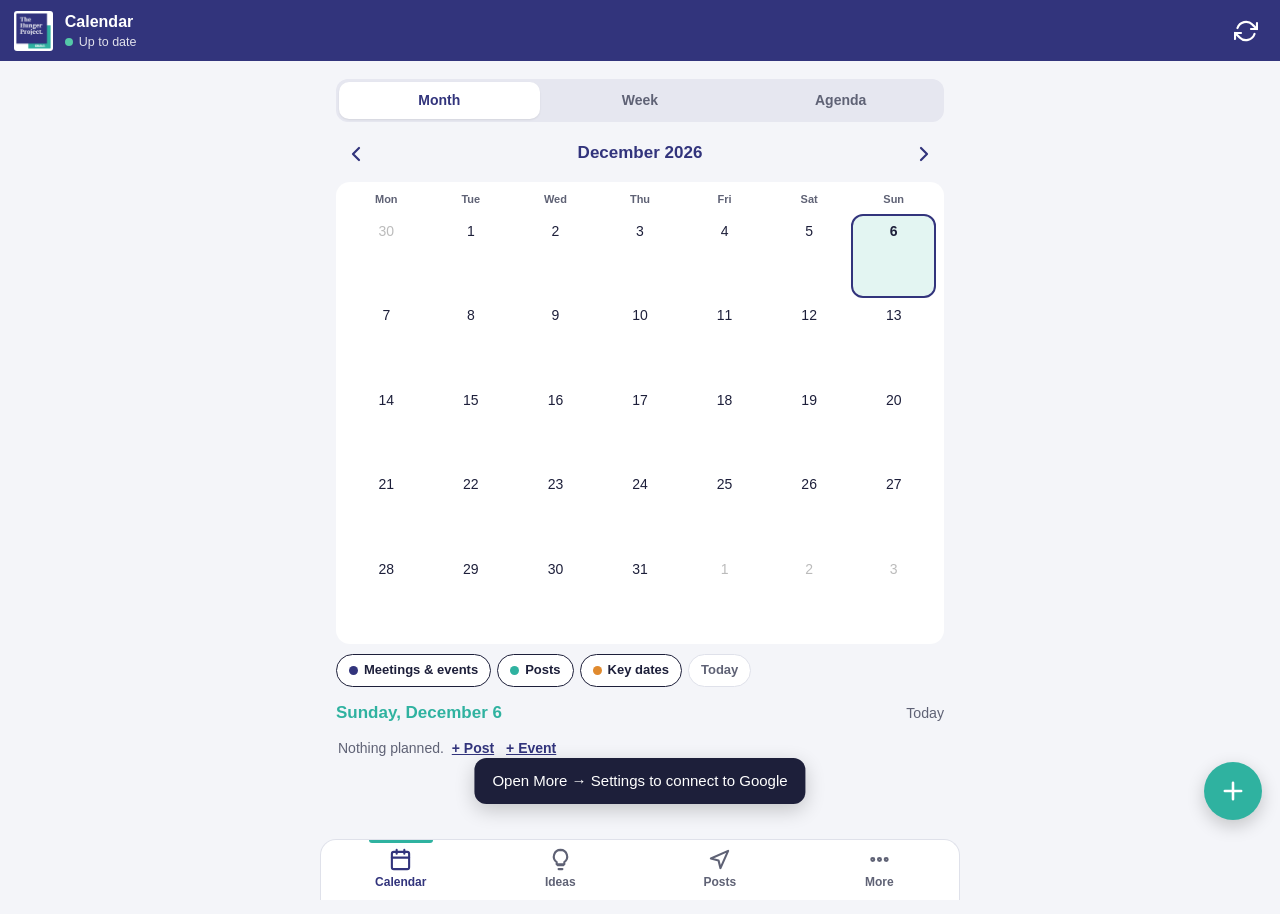
==== index.html @ c6f8f933 "Add files via upload" ====
<!DOCTYPE html>
<html lang="en">
<head>
  <meta charset="utf-8">
  <meta name="viewport" content="width=device-width, initial-scale=1, viewport-fit=cover">
  <meta name="theme-color" content="#32347C">
  <meta name="apple-mobile-web-app-capable" content="yes">
  <meta name="apple-mobile-web-app-title" content="THP Calendar">
  <title>THP Ghana · Calendar</title>
  <link rel="manifest" href="manifest.webmanifest">
  <link rel="icon" href="assets/icon-192.png">
  <link rel="apple-touch-icon" href="assets/icon-192.png">
  <link rel="stylesheet" href="styles.css">
</head>
<body>

<header class="topbar">
  <button class="icon-btn" id="btnBackTop" aria-label="Back" hidden><svg viewBox="0 0 24 24"><path d="M15 18l-6-6 6-6"/></svg></button>
  <img src="assets/logo.png" alt="The Hunger Project Ghana" class="topbar-logo">
  <div class="topbar-title">
    <strong id="topTitle">Calendar</strong>
    <span id="netStatus" class="net">Checking…</span>
  </div>
  <button class="icon-btn" id="btnSyncTop" aria-label="Sync now"><svg viewBox="0 0 24 24"><path d="M23 4v6h-6M1 20v-6h6"/><path d="M3.5 9a9 9 0 0 1 14.9-3.4L23 10M1 14l4.6 4.4A9 9 0 0 0 20.5 15"/></svg></button>
</header>

<main id="main">

  <!-- ================= CALENDAR ================= -->
  <section class="screen" id="screen-calendar" data-tab="calendar">
    <div class="seg" id="viewSeg"><button data-v="month" class="on">Month</button><button data-v="week">Week</button><button data-v="agenda">Agenda</button></div>
    <div class="cal-head" id="calHead">
      <button class="icon-btn dark" id="calPrev" aria-label="Previous"><svg viewBox="0 0 24 24"><path d="M15 18l-6-6 6-6"/></svg></button>
      <h2 id="calTitle"></h2>
      <button class="icon-btn dark" id="calNext" aria-label="Next"><svg viewBox="0 0 24 24"><path d="M9 18l6-6-6-6"/></svg></button>
    </div>
    <div class="cal-grid" id="calGrid"></div>
    <div class="toggles" id="kindToggles">
      <button data-k="event" class="on"><i class="k-event"></i>Meetings &amp; events</button>
      <button data-k="post" class="on"><i class="k-post"></i>Posts</button>
      <button data-k="key" class="on"><i class="k-key"></i>Key dates</button>
      <button id="btnToday">Today</button>
    </div>
    <div id="calList"></div>
    <div class="fab-menu" id="fabMenu" hidden>
      <button data-new="post">📣 New post</button>
      <button data-new="event">📅 New meeting / event</button>
      <button data-new="idea">💡 Quick idea</button>
    </div>
    <button class="fab" id="fab" aria-label="Add"><svg viewBox="0 0 24 24"><path d="M12 5v14M5 12h14"/></svg></button>
  </section>

  <!-- ================= IDEAS ================= -->
  <section class="screen" id="screen-ideas" data-tab="ideas" hidden>
    <div class="capture" id="capture">
      <textarea id="capText" placeholder="Jot an idea… (a post, a story angle, a campaign)"></textarea>
      <div class="media-strip" id="capMedia"></div>
      <input id="capTags" type="text" placeholder="Tags, e.g. 16 Days, Farmers Day" list="tagList" style="margin-top:6px;min-height:44px;font-size:15px">
      <div class="tools">
        <label class="tool"><input type="file" accept="image/*,video/*" multiple data-media="capture" hidden><svg viewBox="0 0 24 24"><rect x="3" y="3" width="18" height="18" rx="2"/><circle cx="8.5" cy="8.5" r="1.5"/><path d="M21 15l-5-5L5 21"/></svg>Photo/video</label>
        <button type="button" class="tool rec" id="capRec"><svg viewBox="0 0 24 24"><path d="M12 1a3 3 0 0 0-3 3v8a3 3 0 0 0 6 0V4a3 3 0 0 0-3-3z"/><path d="M19 10v2a7 7 0 0 1-14 0v-2"/></svg><span>Voice</span></button>
        <button type="button" class="btn small primary send" id="capSave">Save idea</button>
      </div>
      <audio id="capAudio" controls hidden style="width:100%;margin-top:8px"></audio>
    </div>
    <div class="filters" id="ideaFilters"></div>
    <div id="ideaList"></div>
  </section>

  <!-- ================= POSTS ================= -->
  <section class="screen" id="screen-posts" data-tab="posts" hidden>
    <div class="filters" id="postFilters">
      <button data-f="upcoming" class="on">Upcoming</button><button data-f="Idea">Ideas</button><button data-f="Draft">Drafts</button>
      <button data-f="Scheduled">Scheduled</button><button data-f="Posted">Posted</button><button data-f="nodate">No date</button>
    </div>
    <div id="postList"></div>
    <button class="fab" data-new="post" aria-label="New post"><svg viewBox="0 0 24 24"><path d="M12 5v14M5 12h14"/></svg></button>
  </section>

  <!-- ================= MORE ================= -->
  <section class="screen" id="screen-more" data-tab="more" hidden>
    <div class="section-title"><h2>Key dates</h2><button class="btn small" data-new="keydate">+ Add</button></div>
    <div id="keyList" class="more-list"></div>
    <button class="link-btn" id="btnAllKeys">Show all key dates</button>
    <div class="section-title"><h2>Campaigns</h2><button class="btn small" data-new="campaign">+ Add</button></div>
    <div id="campList"></div>
    <div class="section-title"><h2>Hashtag sets</h2><button class="btn small" data-new="hashset">+ Add</button></div>
    <div id="hashList"></div>
    <div class="card" style="margin-top:18px">
      <h2>Sync</h2>
      <p class="hint" id="syncInfo"></p>
      <div class="row2"><button class="btn" id="btnSync">Sync now</button><button class="btn" id="btnSettings">Settings</button></div>
    </div>
  </section>

  <!-- ================= POST VIEW ================= -->
  <section class="screen" id="screen-post-view" hidden>
    <p class="eyebrow" id="pvEyebrow"></p>
    <h1 id="pvTitle"></h1>
    <p><span class="status" id="pvStatus"></span></p>
    <dl class="review" id="pvMeta"></dl>
    <div class="media-strip" id="pvMedia" style="margin-top:12px"></div>
    <div class="plat-tabs" id="pvPlats"></div>
    <div class="preview-cap" id="pvCaption" style="margin-top:8px"></div>
    <div class="counter" id="pvCount"></div>
    <div class="actions">
      <button class="btn primary big" id="pvShare">Share with photos/videos…</button>
      <div class="share-grid">
        <button class="btn" id="pvCopy">Copy caption</button>
        <button class="btn" id="pvOpen">Copy &amp; open app</button>
      </div>
      <div class="row2"><button class="btn" id="pvEdit">Edit</button><button class="btn approve" id="pvPosted">Mark as posted</button></div>
      <button class="btn danger" id="pvDelete">Delete post</button>
    </div>
  </section>

  <!-- ================= POST EDIT ================= -->
  <form class="screen editor" id="screen-post-edit" hidden novalidate autocomplete="off">
    <h1 id="peHeading">New post</h1>
    <label class="field req">Title <small>(for you – not posted)</small><input name="title" type="text" placeholder="e.g. 16 Days – Day 1: Ama's story"></label>
    <div class="field"><span class="label">Status</span>
      <div class="chips" data-name="status"><button type="button" data-v="Idea">Idea</button><button type="button" data-v="Draft">Draft</button><button type="button" data-v="Scheduled">Scheduled</button><button type="button" data-v="Posted">Posted</button></div>
    </div>
    <div class="row2">
      <label class="field">Date<input name="date" type="date"></label>
      <label class="field">Time<input name="time" type="time"></label>
    </div>
    <div class="field"><span class="label">Platforms</span>
      <div class="chips multi" data-name="platforms" data-multi>
        <button type="button" data-v="Facebook">Facebook</button><button type="button" data-v="Instagram">Instagram</button>
        <button type="button" data-v="LinkedIn">LinkedIn</button><button type="button" data-v="X">X</button>
        <button type="button" data-v="WhatsApp">WhatsApp</button><button type="button" data-v="TikTok">TikTok</button>
      </div>
    </div>
    <label class="field">Campaign<select name="campaignId" id="peCampaign"></select></label>
    <div class="field"><span class="label">Caption</span>
      <div class="plat-tabs" id="peCapTabs"></div>
      <textarea name="caption" id="peCaption" placeholder="Write the caption…"></textarea>
      <div class="counter" id="peCount"></div>
    </div>
    <label class="field">Hashtags<input name="hashtags" type="text" placeholder="#TheHungerProject #Ghana"></label>
    <div class="hash-sets" id="peHashSets"></div>
    <div class="field" style="margin-top:14px"><span class="label">Photos &amp; videos <small>(saved to Google Drive)</small></span>
      <div class="photo-row">
        <label class="btn"><input type="file" accept="image/*,video/*" capture="environment" data-media="post" hidden><svg viewBox="0 0 24 24"><path d="M23 19a2 2 0 0 1-2 2H3a2 2 0 0 1-2-2V8a2 2 0 0 1 2-2h4l2-3h6l2 3h4a2 2 0 0 1 2 2z"/><circle cx="12" cy="13" r="4"/></svg>Camera</label>
        <label class="btn"><input type="file" accept="image/*,video/*" multiple data-media="post" hidden><svg viewBox="0 0 24 24"><rect x="3" y="3" width="18" height="18" rx="2"/><circle cx="8.5" cy="8.5" r="1.5"/><path d="M21 15l-5-5L5 21"/></svg>Gallery</label>
      </div>
      <div class="media-strip" id="peMedia"></div>
    </div>
    <label class="field">Tags<input name="tags" type="text" list="tagList" placeholder="e.g. 16 Days, women"></label>
    <label class="field">Notes <small>(for you)</small><textarea class="short" name="notes"></textarea></label>
    <label class="field" id="pePostedWrap" hidden>Link to the published post<input name="postedLink" type="url"></label>
    <div class="actions"><button type="button" class="btn primary big" id="peSave">Save post</button></div>
  </form>

  <!-- ================= EVENT VIEW ================= -->
  <section class="screen" id="screen-event-view" hidden>
    <p class="eyebrow" id="evEyebrow">Google Calendar</p>
    <h1 id="evTitle"></h1>
    <dl class="review" id="evMeta"></dl>
    <div class="preview-cap" id="evDesc" style="margin-top:12px"></div>
    <div class="actions">
      <a class="btn" id="evOpen" target="_blank" rel="noopener">Open in Google Calendar</a>
      <button class="btn primary" id="evPlan">Plan a post about this</button>
      <div class="row2"><button class="btn" id="evEdit">Edit</button><button class="btn danger" id="evDelete">Delete</button></div>
    </div>
  </section>

  <!-- ================= EVENT EDIT ================= -->
  <form class="screen editor" id="screen-event-edit" hidden novalidate autocomplete="off">
    <h1 id="eeHeading">New meeting / event</h1>
    <p class="lead">Saved to your Google Calendar.</p>
    <label class="field req">Title<input name="title" type="text"></label>
    <label class="check toggle"><input type="checkbox" name="allDay"><span>All day</span></label>
    <div class="row2" style="margin-top:12px">
      <label class="field req">Start date<input name="startDate" type="date"></label>
      <label class="field" data-timed>Start time<input name="startTime" type="time"></label>
    </div>
    <div class="row2">
      <label class="field">End date<input name="endDate" type="date"></label>
      <label class="field" data-timed>End time<input name="endTime" type="time"></label>
    </div>
    <label class="field">Location or meeting link<input name="location" type="text" placeholder="Office, Zoom or Google Meet link"></label>
    <label class="field">Description / agenda<textarea name="description"></textarea></label>
    <div class="actions"><button type="button" class="btn primary big" id="eeSave">Save to Google Calendar</button></div>
  </form>

  <!-- ================= IDEA EDIT ================= -->
  <form class="screen editor" id="screen-idea-edit" hidden novalidate autocomplete="off">
    <h1>Idea</h1>
    <label class="field">Idea<textarea name="text"></textarea></label>
    <label class="field">Tags<input name="tags" type="text" list="tagList"></label>
    <label class="field">Link<input name="link" type="url"></label>
    <div class="field"><span class="label">Status</span>
      <div class="chips" data-name="status"><button type="button" data-v="Open">Open</button><button type="button" data-v="Used">Used</button><button type="button" data-v="Archived">Archived</button></div>
    </div>
    <div class="field"><span class="label">Photos &amp; videos</span>
      <label class="btn"><input type="file" accept="image/*,video/*" multiple data-media="idea" hidden>Add photos / videos</label>
      <div class="media-strip" id="ieMedia"></div>
    </div>
    <div id="ieVoice"></div>
    <div class="actions">
      <button type="button" class="btn primary big" id="ieSave">Save idea</button>
      <button type="button" class="btn big" id="ieToPost">Turn into a post</button>
      <button type="button" class="btn danger" id="ieDelete">Delete idea</button>
    </div>
  </form>

  <!-- ================= CAMPAIGN ================= -->
  <section class="screen" id="screen-campaign-view" hidden>
    <p class="eyebrow">Campaign</p>
    <h1 id="cvName"></h1>
    <p class="lead" id="cvDates"></p>
    <div class="progress-line"><div id="cvBar"></div></div>
    <p class="hint" id="cvProgress"></p>
    <p class="hint" id="cvHash"></p>
    <div class="card" style="margin-top:10px"><div id="cvPlanner"></div></div>
    <div class="row2"><button class="btn" id="cvEdit">Edit campaign</button><button class="btn danger" id="cvDelete">Delete</button></div>
  </section>
  <form class="screen editor" id="screen-campaign-edit" hidden novalidate autocomplete="off">
    <h1>Campaign</h1>
    <label class="field req">Name<input name="name" type="text" placeholder="e.g. 16 Days of Activism 2026"></label>
    <div class="row2"><label class="field req">Start<input name="start" type="date"></label><label class="field req">End<input name="end" type="date"></label></div>
    <label class="field">Colour<input name="color" type="color" value="#8e44ad"></label>
    <label class="field">Campaign hashtags<input name="hashtags" type="text" placeholder="#16Days #OrangeTheWorld"></label>
    <label class="field">Description / plan<textarea class="short" name="description"></textarea></label>
    <div class="actions"><button type="button" class="btn primary big" id="ceSave">Save campaign</button></div>
  </form>

  <!-- ================= KEY DATE / HASHTAG SET ================= -->
  <form class="screen editor" id="screen-keydate-edit" hidden novalidate autocomplete="off">
    <h1>Key date</h1>
    <label class="field req">Name<input name="name" type="text"></label>
    <div class="row2"><label class="field req">Date<input name="date" type="date"></label><label class="field">End date <small>(optional)</small><input name="endDate" type="date"></label></div>
    <div class="field"><span class="label">Category</span>
      <div class="chips" data-name="category"><button type="button" data-v="Ghana">Ghana</button><button type="button" data-v="International">International</button><button type="button" data-v="THP">THP</button><button type="button" data-v="Other">Other</button></div>
    </div>
    <label class="field">Note<textarea class="short" name="note"></textarea></label>
    <div class="actions">
      <button type="button" class="btn primary big" id="keSave">Save key date</button>
      <button type="button" class="btn big" id="kePlan">Plan a post for this date</button>
      <button type="button" class="btn danger" id="keDelete">Delete</button>
    </div>
  </form>
  <form class="screen editor" id="screen-hashset-edit" hidden novalidate autocomplete="off">
    <h1>Hashtag set</h1>
    <label class="field req">Name<input name="name" type="text" placeholder="e.g. Core THP"></label>
    <label class="field req">Hashtags<textarea class="short" name="tags" placeholder="#TheHungerProject #EndHunger #Ghana"></textarea></label>
    <div class="actions"><button type="button" class="btn primary big" id="heSave">Save</button><button type="button" class="btn danger" id="heDelete">Delete</button></div>
  </form>

  <!-- ================= SETTINGS ================= -->
  <section class="screen" id="screen-settings" hidden>
    <h1>Settings</h1>
    <div class="card">
      <h2>Connection</h2>
      <label class="field">Upload link (Apps Script URL)<input id="setUrl" type="url" placeholder="https://script.google.com/macros/s/…/exec" autocomplete="off"></label>
      <label class="field">Key<input id="setKey" type="text" autocomplete="off" autocapitalize="off"></label>
      <button class="btn" id="btnTest">Test connection</button>
      <p class="hint" id="testMsg"></p>
    </div>
    <div class="card">
      <h2>Preferences</h2>
      <label class="field">Device name<input id="setDevice" type="text" placeholder="e.g. My phone"></label>
      <label class="field">Default time for posts<input id="setPostTime" type="time"></label>
    </div>
    <button class="btn primary big" id="btnSaveSettings">Save settings</button>
  </section>
</main>

<nav class="tabbar" id="tabbar">
  <button data-tab-go="calendar" class="on"><svg viewBox="0 0 24 24"><rect x="3" y="4" width="18" height="18" rx="2"/><path d="M16 2v4M8 2v4M3 10h18"/></svg>Calendar</button>
  <button data-tab-go="ideas"><svg viewBox="0 0 24 24"><path d="M9 18h6M10 22h4M12 2a7 7 0 0 0-4 12.7V17h8v-2.3A7 7 0 0 0 12 2z"/></svg>Ideas</button>
  <button data-tab-go="posts"><svg viewBox="0 0 24 24"><path d="M3 11l18-8-8 18-2-8-8-2z"/></svg>Posts</button>
  <button data-tab-go="more"><svg viewBox="0 0 24 24"><circle cx="5" cy="12" r="1.5"/><circle cx="12" cy="12" r="1.5"/><circle cx="19" cy="12" r="1.5"/></svg>More</button>
</nav>

<datalist id="tagList"></datalist>
<div class="toast" id="toast" hidden></div>
<script src="app.js"></script>
</body>
</html>
---- styles.css ----
:root {
  --navy: #32347C;
  --navy-dark: #24265e;
  --teal: #2FB2A0;
  --teal-soft: #e3f5f2;
  --ink: #1d1f3a;
  --muted: #5f6275;
  --line: #dfe1ea;
  --bg: #f4f5f9;
  --card: #ffffff;
  --danger: #c0392b;
  --radius: 14px;
  --safe-b: env(safe-area-inset-bottom, 0px);
}
* { box-sizing: border-box; -webkit-tap-highlight-color: transparent; }
html, body { margin: 0; }
body {
  font-family: -apple-system, BlinkMacSystemFont, "Segoe UI", Roboto, "Helvetica Neue", Arial, sans-serif;
  background: var(--bg); color: var(--ink); font-size: 17px; line-height: 1.45;
  min-height: 100vh;
}
[hidden] { display: none !important; }
svg { width: 20px; height: 20px; fill: none; stroke: currentColor; stroke-width: 2.2; stroke-linecap: round; stroke-linejoin: round; flex: none; }

/* top bar */
.topbar {
  position: sticky; top: 0; z-index: 20;
  display: flex; align-items: center; gap: 12px;
  padding: 10px 14px; padding-top: calc(10px + env(safe-area-inset-top, 0px));
  background: var(--navy); color: #fff;
}
.topbar-logo { height: 40px; width: auto; border-radius: 3px; background: #fff; padding: 2px; }
.topbar-title { flex: 1; display: flex; flex-direction: column; min-width: 0; }
.topbar-title strong { font-size: 16px; white-space: nowrap; overflow: hidden; text-overflow: ellipsis; }
.net { font-size: 12.5px; opacity: .85; display: flex; align-items: center; gap: 6px; }
.net::before { content: ""; width: 8px; height: 8px; border-radius: 50%; background: #aaa; }
.net.on::before { background: #5be3b0; }
.net.off::before { background: #ffb547; }
.icon-btn { background: none; border: 0; color: #fff; padding: 8px; border-radius: 10px; cursor: pointer; display: grid; place-items: center; }
.icon-btn svg { width: 24px; height: 24px; }
.icon-btn:active { background: rgba(255,255,255,.15); }

.progress { height: 5px; background: #d9dbe8; position: absolute; left: 0; right: 0; bottom: -5px; }
.progress-bar { height: 100%; width: 0; background: var(--teal); transition: width .3s ease; }

main { max-width: 640px; margin: 0 auto; padding: 18px 16px calc(110px + var(--safe-b)); }
.screen { animation: fade .22s ease; }
@keyframes fade { from { transform: translateY(8px); } to { transform: none; } }

h1 { font-family: Georgia, "Times New Roman", serif; color: var(--navy); font-size: 28px; line-height: 1.15; margin: 4px 0 12px; }
h2 { font-size: 17px; margin: 0 0 10px; color: var(--navy); }
.eyebrow { text-transform: uppercase; letter-spacing: .08em; font-size: 12.5px; font-weight: 700; color: var(--teal); margin: 0; }
.lead { color: var(--muted); margin: 0 0 16px; }
.hint { color: var(--muted); font-size: 14px; margin: 6px 0 0; display: block; }
.mono { font-family: ui-monospace, Menlo, monospace; font-size: 15px; color: var(--navy); background: var(--teal-soft); display: inline-block; padding: 4px 10px; border-radius: 8px; }

/* hero / cards */
.hero { background: linear-gradient(135deg, var(--navy), var(--navy-dark)); color: #fff; border-radius: 20px; padding: 24px 20px; margin-bottom: 16px; position: relative; overflow: hidden; }
.hero::after { content: ""; position: absolute; right: -22px; top: -22px; width: 58px; height: 58px; background: var(--teal); opacity: .9; }
.hero h1 { color: #fff; }
.hero p { opacity: .9; margin: 0 0 18px; position: relative; z-index: 1; max-width: 90%; }
.hero .btn { position: relative; z-index: 1; }
.card { background: var(--card); border-radius: var(--radius); padding: 18px; margin-bottom: 14px; box-shadow: 0 1px 2px rgba(20,20,60,.06); }
.card-head { display: flex; justify-content: space-between; align-items: center; }
.stats { display: grid; grid-template-columns: 1fr 1fr; gap: 10px; margin: 6px 0; }
.stats div { background: var(--bg); border-radius: 12px; padding: 12px; }
.stats b { display: block; font-size: 28px; color: var(--navy); }
.stats span { font-size: 13.5px; color: var(--muted); }
.outbox { list-style: none; margin: 12px 0 0; padding: 0; }
.outbox li { display: flex; align-items: center; gap: 10px; padding: 11px 0; border-top: 1px solid var(--line); font-size: 15px; }
.outbox li .who { flex: 1; min-width: 0; }
.outbox li .who b { display: block; white-space: nowrap; overflow: hidden; text-overflow: ellipsis; }
.outbox li .who small { color: var(--muted); }
.badge { font-size: 12px; font-weight: 700; padding: 3px 9px; border-radius: 99px; background: #fff1d6; color: #8a5a00; white-space: nowrap; }
.badge.sent { background: var(--teal-soft); color: #136b5f; }
.badge.err { background: #fde3e0; color: var(--danger); }
.outbox a { color: var(--navy); font-weight: 600; font-size: 14px; }

/* buttons */
.btn {
  display: inline-flex; align-items: center; justify-content: center; gap: 8px;
  font: inherit; font-weight: 600; font-size: 16px;
  padding: 13px 18px; border-radius: 999px; cursor: pointer;
  border: 1.5px solid var(--navy); background: #fff; color: var(--navy);
  min-height: 50px; user-select: none;
}
.btn:active { transform: scale(.98); }
.btn.primary { background: var(--navy); color: #fff; }
.hero .btn.primary { background: var(--teal); border-color: var(--teal); color: #fff; }
.btn.big { width: 100%; font-size: 17px; min-height: 56px; margin-top: 8px; }
.btn.small { min-height: 36px; padding: 6px 14px; font-size: 14px; }
.btn[disabled] { opacity: .5; }
.link-btn { background: none; border: 0; color: var(--navy); font: inherit; font-size: 15px; font-weight: 600; text-decoration: underline; padding: 10px 0; cursor: pointer; display: block; margin: 6px auto 0; }

/* form */
.field { display: block; margin: 0 0 18px; font-weight: 600; font-size: 16px; }
.field .label { display: block; margin-bottom: 8px; }
.field small { font-weight: 400; color: var(--muted); }
.req > .label::before, label.req::before, p.req::before { content: "* "; color: var(--danger); }
input[type=text], input[type=url], input[type=number], input[type=date], input[type=time] {
  display: block; width: 100%; margin-top: 8px;
  font: inherit; font-weight: 400; font-size: 17px; color: var(--ink);
  padding: 14px 14px; border: 1.5px solid var(--line); border-radius: 12px; background: #fff;
  min-height: 52px; appearance: none; -webkit-appearance: none;
}
.field .label + input { margin-top: 0; }
input:focus { outline: none; border-color: var(--teal); box-shadow: 0 0 0 3px rgba(47,178,160,.2); }
.invalid input, input.invalid, .invalid .chips button, .invalid .sig canvas { border-color: var(--danger) !important; }
.err-msg { color: var(--danger); font-size: 14px; font-weight: 600; margin-top: 6px; }
.row2 { display: grid; grid-template-columns: 1fr 1fr; gap: 12px; }
.q { font-weight: 600; margin: 10px 0 10px; }

.examples { margin: 0 0 16px; }
.examples img { width: 100%; border-radius: 12px; display: block; }
.examples figcaption { font-size: 13px; color: var(--muted); margin-top: 6px; text-align: center; }

.checks { display: grid; gap: 10px; }
.check { display: flex; gap: 14px; align-items: flex-start; background: #fff; border: 1.5px solid var(--line); border-radius: 12px; padding: 14px; font-weight: 400; cursor: pointer; transition: border-color .15s, background .15s; }
.check input { appearance: none; -webkit-appearance: none; width: 26px; height: 26px; border: 2px solid var(--navy); border-radius: 7px; flex: none; margin: 0; display: grid; place-items: center; background: #fff; }
.check input:checked { background: var(--teal); border-color: var(--teal); }
.check input:checked::after { content: ""; width: 7px; height: 13px; border: solid #fff; border-width: 0 3px 3px 0; transform: translateY(-2px) rotate(45deg); }
.check:has(input:checked) { border-color: var(--teal); background: var(--teal-soft); }
.invalid .check:not(:has(input:checked)) { border-color: var(--danger); }

.chips { display: flex; flex-wrap: wrap; gap: 8px; }
.chips button { font: inherit; font-size: 16px; padding: 11px 18px; border-radius: 999px; border: 1.5px solid var(--line); background: #fff; color: var(--ink); cursor: pointer; min-height: 48px; }
.chips button.on { background: var(--navy); border-color: var(--navy); color: #fff; }
.chips + input { margin-top: 10px; }

.notice { background: #fff4e0; border-left: 4px solid #f0a020; padding: 12px 14px; border-radius: 8px; font-weight: 700; font-size: 15px; margin-bottom: 14px; color: #6b4300; }

/* signature */
.sig { position: relative; }
.sig canvas { display: block; width: 100%; height: 210px; background: #fff; border: 1.5px dashed #a9acc4; border-radius: 12px; touch-action: none; cursor: crosshair; }
.sig.signed canvas { border-style: solid; border-color: var(--teal); }
.sig .baseline { position: absolute; left: 22px; right: 22px; bottom: 52px; border-bottom: 1.5px solid #c9cbd9; pointer-events: none; }
.sig .x { position: absolute; left: 22px; bottom: 56px; color: #a9acc4; font-size: 22px; pointer-events: none; }
.sig .placeholder { position: absolute; inset: 0; display: grid; place-items: center; color: #a9acc4; font-weight: 500; pointer-events: none; font-size: 15px; padding-bottom: 60px; }
.sig.signed .placeholder { display: none; }
.sig .clear { position: absolute; top: 8px; right: 8px; background: #fff; border: 1px solid var(--line); border-radius: 99px; padding: 6px 12px; font: inherit; font-size: 13px; font-weight: 600; color: var(--muted); cursor: pointer; }

.photo-row { display: grid; grid-template-columns: 1fr 1fr; gap: 10px; }
.photo-row .btn { font-size: 15px; padding: 12px 8px; }
.photo-preview { margin-top: 12px; text-align: center; }
.photo-preview img { max-width: 100%; max-height: 320px; border-radius: 12px; display: block; margin: 0 auto; }

/* review */
.review { background: #fff; border-radius: var(--radius); padding: 6px 16px; margin: 0; }
.review div { display: grid; grid-template-columns: 42% 1fr; gap: 10px; padding: 11px 0; border-bottom: 1px solid var(--line); font-size: 15.5px; }
.review div:last-child { border-bottom: 0; }
.review dt { color: var(--muted); }
.review dd { margin: 0; font-weight: 600; word-break: break-word; }
.review img { max-width: 100%; max-height: 90px; background: #fafafa; border-radius: 6px; }

/* step nav */
.stepnav {
  position: fixed; left: 0; right: 0; bottom: 0; z-index: 30;
  display: grid; grid-template-columns: 1fr 1fr; gap: 12px;
  padding: 12px 16px calc(12px + var(--safe-b));
  background: rgba(244,245,249,.94); backdrop-filter: blur(8px); border-top: 1px solid var(--line);
}
.stepnav .btn { width: 100%; }
@media (min-width: 680px) { .stepnav { left: 50%; transform: translateX(-50%); max-width: 640px; border: 0; } }

/* done */
.done { text-align: center; padding-top: 30px; }
.tick { width: 84px; height: 84px; margin: 0 auto 10px; border-radius: 50%; background: var(--teal); display: grid; place-items: center; color: #fff; animation: pop .35s ease; }
.tick svg { width: 44px; height: 44px; stroke-width: 3; }
@keyframes pop { from { transform: scale(.4); } to { transform: scale(1); } }
.done p { color: var(--muted); }

.toast { position: fixed; left: 50%; bottom: calc(96px + var(--safe-b)); transform: translateX(-50%); background: var(--ink); color: #fff; padding: 12px 18px; border-radius: 12px; font-size: 15px; z-index: 50; max-width: 90vw; box-shadow: 0 6px 20px rgba(0,0,0,.2); }

/* ---------- v1.1 additions ---------- */
.stats.three { grid-template-columns: 1fr 1fr 1fr; }
.stats.three b { font-size: 24px; }
#pdfSearch { margin-top: 0; }
.pdflist { margin-top: 0; }
.pdflist li { flex-direction: column; align-items: stretch; gap: 8px; }
.pdflist li:first-child { border-top: 0; padding-top: 0; }
.pdflist .who { width: 100%; }
.pdf-actions { display: flex; gap: 8px; align-items: center; }
.pdf-actions .btn { flex: 1; }
.icon-del { background: none; border: 1px solid var(--line); color: var(--danger); border-radius: 99px; width: 36px; height: 36px; font-size: 14px; cursor: pointer; }
.check.toggle { margin-top: 4px; }
.done-pdf { background: #fff; border-radius: var(--radius); padding: 14px; margin: 14px 0 6px; text-align: left; }
.done-pdf span { display: block; font-weight: 600; color: var(--navy); margin-bottom: 10px; }
.done-pdf .btn { width: 100%; }
.noscroll { overflow: hidden; }

/* expand button on inline pads */
.sig .expand { position: absolute; top: 8px; left: 8px; display: inline-flex; align-items: center; gap: 5px; background: #fff; border: 1px solid var(--line); border-radius: 99px; padding: 6px 12px; font: inherit; font-size: 13px; font-weight: 600; color: var(--navy); cursor: pointer; }
.sig .expand svg { width: 14px; height: 14px; }

/* full-screen signing */
.sigfull { position: fixed; inset: 0; z-index: 100; background: #fff; display: flex; flex-direction: column; padding: env(safe-area-inset-top, 0) env(safe-area-inset-right, 0) env(safe-area-inset-bottom, 0) env(safe-area-inset-left, 0); }
.sigfull-bar { display: flex; align-items: center; justify-content: space-between; gap: 10px; padding: 10px 14px; background: var(--navy); color: #fff; }
.sigfull-bar strong { font-size: 16px; white-space: nowrap; overflow: hidden; text-overflow: ellipsis; }
.sigfull-actions { display: flex; gap: 8px; flex: none; }
.sigfull-actions .btn { border-color: #fff; }
.sigfull-actions .btn.primary { background: var(--teal); border-color: var(--teal); }
.sigfull-pad { flex: 1; margin: 12px; min-height: 0; }
.sigfull-pad canvas { height: 100% !important; border-radius: 16px; }
.sigfull-pad .baseline { bottom: 22%; left: 40px; right: 40px; }
.sigfull-pad .x { bottom: calc(22% + 6px); left: 40px; font-size: 30px; }
.sigfull-pad .placeholder { font-size: 22px; padding-bottom: 0; }
.sigfull-hint { text-align: center; color: var(--muted); font-size: 13px; margin: 0 0 10px; }
@media (orientation: landscape) { .sigfull-hint { display: none; } }

/* ---------- v1.2: group sessions ---------- */
.hero .btn.ghost { background: transparent; color: #fff; border-color: rgba(255,255,255,.7); position: relative; z-index: 1; }
.session-banner { border-left: 5px solid var(--teal); }
.session-banner h2 { font-size: 19px; margin: 2px 0 2px; }
.session-banner .row2 { margin-top: 12px; }
.session-banner .btn { width: 100%; }
.session-bar { display: flex; align-items: center; justify-content: space-between; gap: 10px; background: var(--teal-soft); color: #136b5f; border-radius: 12px; padding: 8px 12px; margin-bottom: 12px; font-size: 14px; }
.session-bar .sb-name { display: flex; align-items: center; gap: 6px; flex: 1; min-width: 0; }
.session-bar .sb-name b { overflow: hidden; text-overflow: ellipsis; white-space: nowrap; }
.session-bar .sb-num { background: #fff; border-radius: 99px; padding: 2px 10px; font-weight: 600; white-space: nowrap; }
.session-bar .link-btn { white-space: nowrap; }
.session-bar svg { width: 16px; height: 16px; }
.link-btn.inline { display: inline; margin: 0; padding: 0 4px; font-size: 14px; }
.session-summary { background: #fff; border-left: 4px solid var(--navy); border-radius: 10px; padding: 12px 14px; margin-bottom: 14px; font-size: 16px; }
.session-summary small { color: var(--muted); }

/* ================= Media Hub additions ================= */
main { padding-bottom: calc(150px + var(--safe-b)); }
.tabbar { position: fixed; left: 0; right: 0; bottom: 0; z-index: 25; display: grid; grid-template-columns: repeat(4, 1fr);
  background: #fff; border-top: 1px solid var(--line); padding-bottom: var(--safe-b); }
.tabbar button { background: none; border: 0; font: inherit; font-size: 12px; font-weight: 600; color: var(--muted); padding: 8px 0 9px; display: flex; flex-direction: column; align-items: center; gap: 3px; cursor: pointer; position: relative; }
.tabbar button svg { width: 23px; height: 23px; }
.tabbar button.on { color: var(--navy); }
.tabbar button.on::before { content: ""; position: absolute; top: 0; left: 30%; right: 30%; height: 3px; border-radius: 0 0 3px 3px; background: var(--teal); }
.tabbar .dot { position: absolute; top: 5px; left: 56%; background: var(--danger); color: #fff; font-size: 10px; min-width: 17px; height: 17px; border-radius: 99px; display: grid; place-items: center; padding: 0 4px; }
body.in-wizard .tabbar { display: none; }
@media (min-width: 680px) { .tabbar { left: 50%; transform: translateX(-50%); max-width: 640px; border: 1px solid var(--line); border-bottom: 0; border-radius: 16px 16px 0 0; } }

.quick { display: grid; grid-template-columns: 1fr 1fr 1fr; gap: 10px; margin-bottom: 14px; }
.quick button { background: #fff; border: 0; border-radius: 16px; padding: 16px 8px; font: inherit; font-weight: 700; font-size: 14px; color: var(--navy); display: flex; flex-direction: column; align-items: center; gap: 8px; cursor: pointer; box-shadow: 0 1px 2px rgba(20,20,60,.06); }
.quick button .ic { width: 46px; height: 46px; border-radius: 14px; display: grid; place-items: center; color: #fff; }
.quick button .ic svg { width: 24px; height: 24px; }
.ic.story { background: var(--navy); } .ic.report { background: var(--teal); } .ic.content { background: #e08a2e; }

.list { list-style: none; margin: 0; padding: 0; }
.list li { display: flex; gap: 12px; align-items: center; padding: 12px 0; border-top: 1px solid var(--line); cursor: pointer; }
.list li:first-child { border-top: 0; }
.list li .main { flex: 1; min-width: 0; }
.list li .main b { display: block; white-space: nowrap; overflow: hidden; text-overflow: ellipsis; }
.list li .main small { color: var(--muted); display: block; }
.list li.empty { cursor: default; color: var(--muted); font-size: 15px; }
.list a { color: var(--navy); font-weight: 600; font-size: 14px; }

.status { font-size: 12px; font-weight: 700; padding: 3px 9px; border-radius: 99px; white-space: nowrap; }
.st-Idea { background: #eef0f6; color: #555a7a; }
.st-Draft { background: #e6effc; color: #2a5bb3; }
.st-In-review { background: #fff1d6; color: #8a5a00; }
.st-Changes-requested { background: #fde3e0; color: var(--danger); }
.st-Approved { background: var(--teal-soft); color: #136b5f; }
.st-Published { background: #32347C; color: #fff; }
.st-Waiting { background: #fff1d6; color: #8a5a00; } .st-Uploaded { background: var(--teal-soft); color: #136b5f; } .st-Retry { background: #fde3e0; color: var(--danger); }

textarea { display: block; width: 100%; margin-top: 8px; font: inherit; font-weight: 400; font-size: 17px; color: var(--ink);
  padding: 12px 14px; border: 1.5px solid var(--line); border-radius: 12px; background: #fff; min-height: 110px; resize: vertical; line-height: 1.45; }
textarea:focus { outline: none; border-color: var(--teal); box-shadow: 0 0 0 3px rgba(47,178,160,.2); }
textarea.short { min-height: 70px; }
.qtip { font-weight: 400; color: var(--muted); font-size: 14px; display: block; margin-top: 2px; }
.qnum { display: inline-grid; place-items: center; width: 26px; height: 26px; border-radius: 50%; background: var(--navy); color: #fff; font-size: 13px; margin-right: 6px; }
select { display: block; width: 100%; margin-top: 8px; font: inherit; font-size: 17px; padding: 13px 14px; border: 1.5px solid var(--line); border-radius: 12px; background: #fff; min-height: 52px; }

.chips.multi button.on { background: var(--teal); border-color: var(--teal); }

/* consent picker */
.picker-results { list-style: none; margin: 6px 0 0; padding: 0; background: #fff; border: 1.5px solid var(--line); border-radius: 12px; max-height: 260px; overflow: auto; }
.picker-results li { padding: 11px 14px; border-top: 1px solid var(--line); cursor: pointer; font-weight: 400; }
.picker-results li:first-child { border-top: 0; }
.picker-results li small { color: var(--muted); }
.picked { display: flex; align-items: center; gap: 10px; background: #fff; border: 1.5px solid var(--teal); border-radius: 12px; padding: 12px 14px; font-weight: 400; }
.picked .main { flex: 1; min-width: 0; }
.picked.warn { border-color: #f0a020; background: #fff8ea; }
.picked.bad { border-color: var(--danger); background: #fdf0ee; }
.cbadge { font-size: 12px; font-weight: 700; padding: 3px 9px; border-radius: 99px; }
.cbadge.ok { background: var(--teal-soft); color: #136b5f; } .cbadge.no { background: #fde3e0; color: var(--danger); } .cbadge.wait { background: #fff1d6; color: #8a5a00; }

/* audio recorder */
.recorder { background: #fff; border-radius: 16px; padding: 18px; text-align: center; }
.rec-btn { width: 92px; height: 92px; border-radius: 50%; border: 0; background: var(--danger); color: #fff; display: grid; place-items: center; margin: 6px auto 10px; cursor: pointer; box-shadow: 0 6px 18px rgba(192,57,43,.3); }
.rec-btn svg { width: 38px; height: 38px; }
.rec-btn.recording { animation: pulse 1.4s infinite; background: #9e2a1f; }
@keyframes pulse { 0% { box-shadow: 0 0 0 0 rgba(192,57,43,.5); } 70% { box-shadow: 0 0 0 18px rgba(192,57,43,0); } 100% { box-shadow: 0 0 0 0 rgba(192,57,43,0); } }
.rec-time { font-family: ui-monospace, Menlo, monospace; font-size: 30px; color: var(--navy); }
.recorder audio { width: 100%; margin-top: 10px; }

/* photo list */
.photos { display: grid; gap: 12px; margin-top: 10px; }
.photo-item { display: grid; grid-template-columns: 96px 1fr auto; gap: 10px; align-items: center; background: #fff; border-radius: 12px; padding: 8px; }
.photo-item img { width: 96px; height: 72px; object-fit: cover; border-radius: 8px; }
.photo-item input { margin-top: 0; min-height: 44px; font-size: 15px; padding: 10px; }

.att-grid { display: grid; grid-template-columns: repeat(4, 1fr); gap: 8px; }
.att-grid label { font-size: 13px; text-align: center; }
.att-grid input { text-align: center; padding: 12px 4px; }
.total { text-align: center; font-weight: 700; color: var(--navy); margin-top: 10px; font-size: 18px; }

/* calendar */
.cal-head { display: flex; align-items: center; justify-content: space-between; margin-bottom: 8px; }
.cal-head h2 { margin: 0; }
.cal-grid { display: grid; grid-template-columns: repeat(7, 1fr); gap: 4px; background: #fff; border-radius: 14px; padding: 10px; }
.cal-grid .dow { font-size: 11px; font-weight: 700; color: var(--muted); text-align: center; padding-bottom: 4px; }
.cal-grid .day { aspect-ratio: 1; border-radius: 10px; border: 0; background: none; font: inherit; font-size: 14px; display: flex; flex-direction: column; align-items: center; justify-content: flex-start; padding-top: 5px; gap: 3px; cursor: pointer; color: var(--ink); }
.cal-grid .day.other { color: #bbb; }
.cal-grid .day.today { background: var(--teal-soft); font-weight: 700; }
.cal-grid .day.sel { outline: 2px solid var(--navy); }
.cal-grid .dots { display: flex; gap: 2px; flex-wrap: wrap; justify-content: center; max-width: 90%; }
.cal-grid .dots i { width: 6px; height: 6px; border-radius: 50%; display: block; background: #999; }
.dots i.d-Idea { background: #9ba0bd; } .dots i.d-Draft { background: #2a5bb3; } .dots i.d-In-review { background: #f0a020; }
.dots i.d-Changes-requested { background: var(--danger); } .dots i.d-Approved { background: var(--teal); } .dots i.d-Published { background: var(--navy); }
.filters { display: flex; gap: 8px; overflow-x: auto; margin: 12px 0; padding-bottom: 2px; }
.filters button { flex: none; font: inherit; font-size: 14px; font-weight: 600; padding: 8px 14px; border-radius: 99px; border: 1.5px solid var(--line); background: #fff; color: var(--ink); cursor: pointer; }
.filters button.on { background: var(--navy); color: #fff; border-color: var(--navy); }

.comments { list-style: none; margin: 0; padding: 0; }
.comments li { background: #fff; border-radius: 12px; padding: 10px 12px; margin-bottom: 8px; font-size: 15px; }
.comments li small { color: var(--muted); display: block; margin-bottom: 3px; }
.comments li.approve { border-left: 4px solid var(--teal); } .comments li.changes { border-left: 4px solid var(--danger); }
.detail dl { margin: 0; }
.detail .body { white-space: pre-wrap; background: #fff; border-radius: 12px; padding: 12px 14px; font-size: 16px; }
.actions { display: grid; gap: 10px; margin-top: 14px; }
.btn.approve { background: var(--teal); border-color: var(--teal); color: #fff; }
.btn.danger { border-color: var(--danger); color: var(--danger); }
.fab { position: fixed; right: 18px; bottom: calc(80px + var(--safe-b)); z-index: 24; width: 58px; height: 58px; border-radius: 50%; border: 0; background: var(--teal); color: #fff; display: grid; place-items: center; box-shadow: 0 6px 18px rgba(0,0,0,.2); cursor: pointer; }
.fab svg { width: 28px; height: 28px; }
body.in-wizard .fab { display: none; }
.section-title { display: flex; justify-content: space-between; align-items: baseline; margin: 18px 0 8px; }
.section-title h2 { margin: 0; }
.pill-count { background: var(--danger); color: #fff; border-radius: 99px; padding: 1px 8px; font-size: 13px; margin-left: 6px; }
.icon-btn.dark { color: var(--navy); }
.icon-btn.dark:active { background: rgba(50,52,124,.1); }
.field > input + input { margin-top: 8px; }

/* ================= THP Calendar additions ================= */
.seg { display: grid; grid-template-columns: repeat(3, 1fr); background: #e6e7f0; border-radius: 12px; padding: 3px; margin-bottom: 12px; }
.seg button { border: 0; background: none; font: inherit; font-weight: 600; font-size: 14px; padding: 8px; border-radius: 10px; color: var(--muted); cursor: pointer; }
.seg button.on { background: #fff; color: var(--navy); box-shadow: 0 1px 2px rgba(0,0,0,.08); }
.toggles { display: flex; gap: 6px; flex-wrap: wrap; margin: 10px 0; }
.toggles button { font: inherit; font-size: 13px; font-weight: 600; padding: 6px 12px; border-radius: 99px; border: 1.5px solid var(--line); background: #fff; color: var(--muted); cursor: pointer; display: inline-flex; align-items: center; gap: 6px; }
.toggles button i { width: 9px; height: 9px; border-radius: 50%; display: block; }
.toggles button.on { color: var(--ink); border-color: var(--ink); }
.k-event { background: var(--navy); } .k-post { background: var(--teal); } .k-key { background: #e08a2e; } .k-idea { background: #9b59b6; }
.cal-grid .day { position: relative; overflow: hidden; }
.cal-grid .day .camp { position: absolute; left: 0; right: 0; bottom: 0; height: 4px; }
.dots i.k-event { background: var(--navy); } .dots i.k-key { background: #e08a2e; }
.dots i.p-Idea { background: #9ba0bd; } .dots i.p-Draft { background: #2a5bb3; } .dots i.p-Scheduled { background: var(--teal); } .dots i.p-Posted { background: #136b5f; }
.st-Scheduled { background: var(--teal-soft); color: #136b5f; } .st-Posted { background: #136b5f; color: #fff; }
.st-Open { background: #f2e8f7; color: #7d3c98; } .st-Used { background: var(--teal-soft); color: #136b5f; } .st-Archived { background: #eee; color: #777; }

.agenda-day { margin: 14px 0 6px; font-weight: 700; color: var(--navy); display: flex; justify-content: space-between; align-items: baseline; }
.agenda-day small { color: var(--muted); font-weight: 500; }
.agenda-day.today { color: var(--teal); }
.item { display: flex; gap: 10px; align-items: center; background: #fff; border-radius: 12px; padding: 10px 12px; margin-bottom: 6px; cursor: pointer; border-left: 4px solid var(--line); }
.item.t-event { border-left-color: var(--navy); } .item.t-post { border-left-color: var(--teal); } .item.t-key { border-left-color: #e08a2e; background: #fff8ef; }
.item .time { font-size: 13px; font-weight: 700; color: var(--muted); width: 46px; flex: none; }
.item .main { flex: 1; min-width: 0; }
.item .main b { display: block; font-size: 15px; white-space: nowrap; overflow: hidden; text-overflow: ellipsis; }
.item .main small { color: var(--muted); font-size: 13px; display: block; white-space: nowrap; overflow: hidden; text-overflow: ellipsis; }
.item .thumb { width: 44px; height: 44px; border-radius: 8px; object-fit: cover; flex: none; background: #eee; }
.empty-note { color: var(--muted); font-size: 14px; padding: 6px 2px; }
.camp-banner { border-radius: 12px; padding: 10px 12px; color: #fff; margin-bottom: 8px; font-weight: 600; font-size: 14px; cursor: pointer; }

.fab-menu { position: fixed; right: 18px; bottom: calc(146px + var(--safe-b)); z-index: 26; display: grid; gap: 8px; justify-items: end; }
.fab-menu button { display: inline-flex; align-items: center; gap: 8px; background: #fff; border: 0; border-radius: 99px; padding: 10px 16px; font: inherit; font-weight: 600; box-shadow: 0 4px 14px rgba(0,0,0,.18); cursor: pointer; color: var(--navy); }
.fab.open { transform: rotate(45deg); }
.fab { transition: transform .2s; }

.capture { background: #fff; border-radius: 16px; padding: 12px; margin-bottom: 14px; }
.capture textarea { margin-top: 0; min-height: 80px; }
.capture .tools { display: flex; gap: 8px; align-items: center; margin-top: 8px; flex-wrap: wrap; }
.tool { display: inline-flex; align-items: center; gap: 6px; border: 1.5px solid var(--line); background: #fff; border-radius: 99px; padding: 8px 12px; font: inherit; font-size: 14px; font-weight: 600; color: var(--navy); cursor: pointer; }
.tool svg { width: 18px; height: 18px; }
.tool.rec { border-color: var(--danger); color: var(--danger); }
.tool.rec.on { background: var(--danger); color: #fff; }
.capture .send { margin-left: auto; }
.idea-card { background: #fff; border-radius: 14px; padding: 12px 14px; margin-bottom: 10px; }
.idea-card p { margin: 0 0 8px; white-space: pre-wrap; }
.idea-card .meta { display: flex; gap: 6px; flex-wrap: wrap; align-items: center; font-size: 13px; color: var(--muted); }
.tag { background: #f2e8f7; color: #7d3c98; border-radius: 99px; padding: 2px 9px; font-size: 12px; font-weight: 600; }
.idea-card .acts { display: flex; gap: 8px; margin-top: 10px; }
.media-strip { display: flex; gap: 6px; overflow-x: auto; margin: 6px 0; }
.media-strip .m { position: relative; flex: none; }
.media-strip img, .media-strip .vid { width: 84px; height: 84px; object-fit: cover; border-radius: 10px; background: #222; display: block; }
.media-strip .badge-v { position: absolute; left: 4px; bottom: 4px; background: rgba(0,0,0,.65); color: #fff; font-size: 11px; padding: 1px 6px; border-radius: 6px; }
.media-strip .up { position: absolute; right: 4px; top: 4px; background: rgba(255,255,255,.9); font-size: 10px; padding: 1px 5px; border-radius: 6px; color: #8a5a00; font-weight: 700; }
.media-strip .x { position: absolute; right: -4px; top: -4px; width: 24px; height: 24px; border-radius: 50%; border: 0; background: var(--danger); color: #fff; font-size: 12px; cursor: pointer; }

.counter { font-size: 12px; color: var(--muted); text-align: right; margin-top: 4px; }
.counter .over { color: var(--danger); font-weight: 700; }
.plat-tabs { display: flex; gap: 6px; overflow-x: auto; margin-top: 10px; }
.plat-tabs button { flex: none; font: inherit; font-size: 13px; font-weight: 600; padding: 6px 12px; border-radius: 99px; border: 1.5px solid var(--line); background: #fff; cursor: pointer; }
.plat-tabs button.on { background: var(--navy); color: #fff; border-color: var(--navy); }
.hash-sets { display: flex; gap: 6px; flex-wrap: wrap; margin-top: 8px; }
.hash-sets button { font: inherit; font-size: 13px; padding: 5px 10px; border-radius: 99px; border: 1px dashed var(--teal); background: var(--teal-soft); color: #136b5f; cursor: pointer; }
.share-grid { display: grid; grid-template-columns: 1fr 1fr; gap: 8px; }
.share-grid .btn { min-height: 46px; font-size: 15px; }
.preview-cap { white-space: pre-wrap; background: #fff; border-radius: 12px; padding: 12px 14px; font-size: 15.5px; }
.planner-day { display: flex; gap: 10px; align-items: flex-start; padding: 10px 0; border-top: 1px solid var(--line); }
.planner-day:first-child { border-top: 0; }
.planner-day .d { width: 58px; flex: none; font-weight: 700; color: var(--navy); font-size: 14px; }
.planner-day .d small { display: block; color: var(--muted); font-weight: 500; }
.planner-day .posts { flex: 1; min-width: 0; }
.planner-day .gap { color: var(--danger); font-size: 13px; font-weight: 600; background: none; border: 1px dashed var(--danger); border-radius: 10px; padding: 6px 10px; cursor: pointer; font-family: inherit; }
.progress-line { height: 8px; background: #e6e7f0; border-radius: 99px; overflow: hidden; margin: 6px 0 2px; }
.progress-line div { height: 100%; background: var(--teal); }
.countdown { font-size: 12px; font-weight: 700; color: #b36b16; white-space: nowrap; }
.more-list .item { border-left-color: var(--teal); }
.sync-pill { font-size: 12px; color: var(--muted); }
.upbar { height: 4px; background: #e6e7f0; border-radius: 99px; overflow: hidden; margin-top: 6px; }
.upbar div { height: 100%; background: var(--teal); width: 0; transition: width .3s; }
input[type=color] { width: 60px; height: 44px; border: 1.5px solid var(--line); border-radius: 10px; padding: 2px; background: #fff; margin-top: 8px; }
.icon-btn.spin svg { animation: spin 1s linear infinite; }
@keyframes spin { to { transform: rotate(360deg); } }
a.btn { text-decoration: none; }
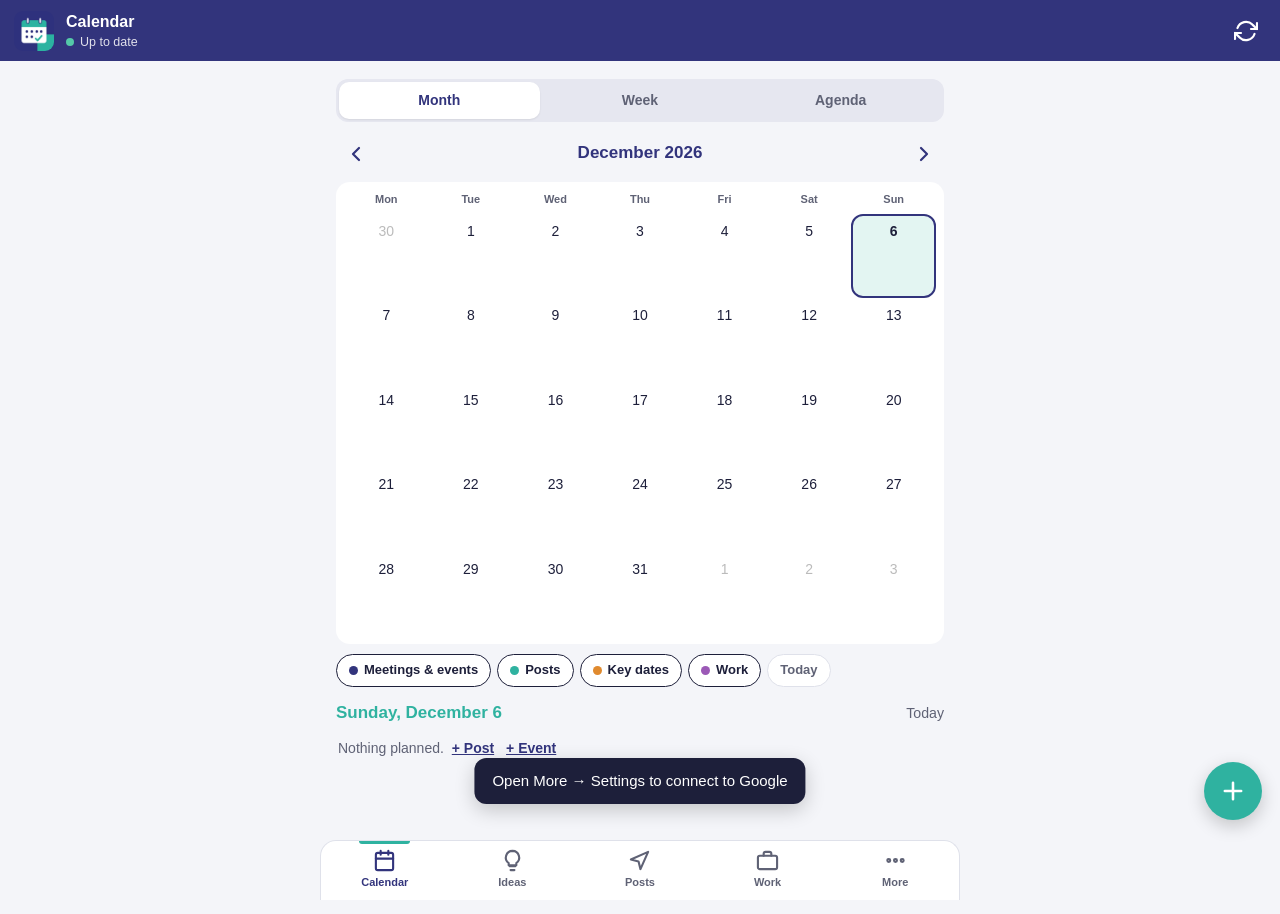
==== commit 6e1b548d: "Add files via upload" ====
--- a/index.html
+++ b/index.html
@@ -16,7 +16,7 @@
 
 <header class="topbar">
   <button class="icon-btn" id="btnBackTop" aria-label="Back" hidden><svg viewBox="0 0 24 24"><path d="M15 18l-6-6 6-6"/></svg></button>
-  <img src="assets/logo.png" alt="The Hunger Project Ghana" class="topbar-logo">
+  <img src="assets/icon-192.png" alt="THP Calendar" class="topbar-logo app-mark">
   <div class="topbar-title">
     <strong id="topTitle">Calendar</strong>
     <span id="netStatus" class="net">Checking…</span>
@@ -39,6 +39,7 @@
       <button data-k="event" class="on"><i class="k-event"></i>Meetings &amp; events</button>
       <button data-k="post" class="on"><i class="k-post"></i>Posts</button>
       <button data-k="key" class="on"><i class="k-key"></i>Key dates</button>
+      <button data-k="work" class="on"><i class="k-req"></i>Work</button>
       <button id="btnToday">Today</button>
     </div>
     <div id="calList"></div>
@@ -46,6 +47,7 @@
       <button data-new="post">📣 New post</button>
       <button data-new="event">📅 New meeting / event</button>
       <button data-new="idea">💡 Quick idea</button>
+      <button data-new="coverage">🎥 Coverage plan</button>
     </div>
     <button class="fab" id="fab" aria-label="Add"><svg viewBox="0 0 24 24"><path d="M12 5v14M5 12h14"/></svg></button>
   </section>
@@ -162,6 +164,7 @@
     <div class="actions">
       <a class="btn" id="evOpen" target="_blank" rel="noopener">Open in Google Calendar</a>
       <button class="btn primary" id="evPlan">Plan a post about this</button>
+      <button class="btn" id="evCover">🎥 Plan coverage</button>
       <div class="row2"><button class="btn" id="evEdit">Edit</button><button class="btn danger" id="evDelete">Delete</button></div>
     </div>
   </section>
@@ -249,6 +252,97 @@
     <div class="actions"><button type="button" class="btn primary big" id="heSave">Save</button><button type="button" class="btn danger" id="heDelete">Delete</button></div>
   </form>
 
+
+  <!-- ================= WORK: requests + coverage ================= -->
+  <section class="screen" id="screen-work" data-tab="work" hidden>
+    <div class="seg two" id="workSeg"><button data-v="requests" class="on">Requests <span id="reqNewCount"></span></button><button data-v="coverage">Coverage</button></div>
+    <div id="workRequests">
+      <div class="card share-form">
+        <b>Colleagues send requests with this form</b>
+        <p class="hint" style="margin:4px 0 10px">Share the link once (WhatsApp group, email signature). No app or password needed.</p>
+        <div class="row2"><button class="btn small" id="btnCopyForm">Copy link</button><button class="btn small" id="btnShareForm">Share…</button></div>
+        <button class="link-btn" id="btnOpenForm">Open the form</button>
+      </div>
+      <div class="filters" id="reqFilters">
+        <button data-f="open" class="on">To do</button><button data-f="New">New</button><button data-f="Accepted">Accepted</button>
+        <button data-f="In progress">In progress</button><button data-f="Done">Done</button><button data-f="Declined">Declined</button>
+      </div>
+      <div id="reqList"></div>
+    </div>
+    <div id="workCoverage" hidden>
+      <button class="btn primary big" data-new="coverage" style="margin-bottom:12px">+ New coverage plan</button>
+      <div id="covList"></div>
+    </div>
+  </section>
+
+  <!-- ================= REQUEST VIEW ================= -->
+  <section class="screen" id="screen-request-view" hidden>
+    <p class="eyebrow" id="rvEyebrow"></p>
+    <h1 id="rvTitle"></h1>
+    <p><span class="status" id="rvStatus"></span> <span class="status st-Changes-requested" id="rvUrgent" hidden>Urgent</span></p>
+    <dl class="review" id="rvMeta"></dl>
+    <div class="preview-cap" id="rvDetails" style="margin-top:12px"></div>
+    <div id="rvFiles"></div>
+    <div id="rvLinks" class="actions"></div>
+    <div class="card" id="rvAccept" hidden style="margin-top:14px">
+      <h2>Accept request</h2>
+      <label class="field">My due date<input type="date" id="raDue"></label>
+      <label class="check toggle"><input type="checkbox" id="raCov"><span>Create a <b>coverage plan</b> (shot list, equipment, consent)</span></label>
+      <label class="check toggle" style="margin-top:8px"><input type="checkbox" id="raPost"><span>Create a <b>draft post</b> in the calendar</span></label>
+      <label class="check toggle" style="margin-top:8px" id="raEvWrap"><input type="checkbox" id="raEv"><span>Add the event to my <b>Google Calendar</b></span></label>
+      <label class="field" style="margin-top:12px">Message to the requester <small>(optional, goes in the email)</small><textarea class="short" id="raMsg"></textarea></label>
+      <div class="row2"><button class="btn" id="raCancel">Cancel</button><button class="btn primary" id="raConfirm">Accept</button></div>
+    </div>
+    <div class="actions" id="rvActions"></div>
+    <label class="field" style="margin-top:16px">My notes <small>(only you see these)</small><textarea class="short" id="rvNotes"></textarea></label>
+    <button class="btn small" id="rvSaveNotes">Save notes</button>
+  </section>
+
+  <!-- ================= COVERAGE VIEW ================= -->
+  <section class="screen" id="screen-coverage-view" hidden>
+    <p class="eyebrow" id="cgEyebrow">Coverage plan</p>
+    <h1 id="cgTitle"></h1>
+    <p class="lead" id="cgWhen"></p>
+    <div id="cgLinks" class="actions" style="margin-top:0"></div>
+    <div class="section-title"><h2>Contacts on the ground</h2></div>
+    <div id="cgContacts"></div>
+    <div class="section-title"><h2>Before: equipment</h2><span class="hint" id="cgEqCount"></span></div>
+    <div class="card checklist" id="cgEquip"></div>
+    <div class="section-title"><h2>Consent forms</h2></div>
+    <div class="card consent-box">
+      <div class="consent-count"><button class="btn small" id="cgMinus">−</button><div><b id="cgConsent">0</b><small id="cgConsentOf"></small></div><button class="btn small" id="cgPlus">+</button></div>
+      <a class="btn small" href="https://thp-consent.github.io/thp-consent/" target="_blank" rel="noopener" style="margin-top:10px;width:100%">Open the Consent app</a>
+      <p class="hint">Everyone clearly visible in a photo or video needs a form – one per child.</p>
+    </div>
+    <div class="section-title"><h2>Shot list</h2><span class="hint" id="cgShotCount"></span></div>
+    <div class="card checklist" id="cgShots"></div>
+    <div class="section-title"><h2>After the event</h2></div>
+    <div class="card">
+      <label class="field">Highlights <small>(what happened, numbers, a quote)</small><textarea id="cgHighlights" placeholder="e.g. 120 farmers attended; the DCE launched the new seed bank…"></textarea></label>
+      <p class="hint">Tap ☆ on the best photos/videos above to include them in the post.</p>
+      <div class="actions">
+        <button class="btn primary big" id="cgMakePost">Create draft post</button>
+        <button class="btn" id="cgSaveAfter">Save highlights</button>
+      </div>
+    </div>
+    <div class="row2" style="margin-top:14px"><button class="btn" id="cgEdit">Edit plan</button><button class="btn danger" id="cgDelete">Delete</button></div>
+  </section>
+
+  <!-- ================= COVERAGE EDIT ================= -->
+  <form class="screen editor" id="screen-coverage-edit" hidden novalidate autocomplete="off">
+    <h1 id="ceHeading">Coverage plan</h1>
+    <label class="field req">Event / title<input name="title" type="text"></label>
+    <div class="row2"><label class="field req">Date<input name="date" type="date"></label><label class="field">Time<input name="time" type="time"></label></div>
+    <label class="field">Location<input name="location" type="text"></label>
+    <label class="field">Contacts on the ground <small>(one per line: Name – role – phone)</small><textarea class="short" name="contacts" placeholder="Ama Mensah – programme officer – 024 123 4567"></textarea></label>
+    <label class="field">Shot list <small>(one per line)</small><textarea name="shots" rows="9"></textarea></label>
+    <label class="field">Equipment <small>(one per line)</small><textarea name="equipment" rows="7"></textarea></label>
+    <label class="field">Consent forms needed <small>(estimate)</small><input name="consentNeeded" type="number" inputmode="numeric" min="0"></label>
+    <label class="field">Notes / brief<textarea class="short" name="notes"></textarea></label>
+    <label class="check toggle"><input type="checkbox" name="addEvent"><span>Also add to my <b>Google Calendar</b></span></label>
+    <div class="actions"><button type="button" class="btn primary big" id="cgSave">Save plan</button></div>
+  </form>
+
   <!-- ================= SETTINGS ================= -->
   <section class="screen" id="screen-settings" hidden>
     <h1>Settings</h1>
@@ -272,6 +366,7 @@
   <button data-tab-go="calendar" class="on"><svg viewBox="0 0 24 24"><rect x="3" y="4" width="18" height="18" rx="2"/><path d="M16 2v4M8 2v4M3 10h18"/></svg>Calendar</button>
   <button data-tab-go="ideas"><svg viewBox="0 0 24 24"><path d="M9 18h6M10 22h4M12 2a7 7 0 0 0-4 12.7V17h8v-2.3A7 7 0 0 0 12 2z"/></svg>Ideas</button>
   <button data-tab-go="posts"><svg viewBox="0 0 24 24"><path d="M3 11l18-8-8 18-2-8-8-2z"/></svg>Posts</button>
+  <button data-tab-go="work"><svg viewBox="0 0 24 24"><rect x="2" y="7" width="20" height="14" rx="2"/><path d="M16 7V5a2 2 0 0 0-2-2h-4a2 2 0 0 0-2 2v2"/></svg>Work<span class="dot" id="workDot" hidden>0</span></button>
   <button data-tab-go="more"><svg viewBox="0 0 24 24"><circle cx="5" cy="12" r="1.5"/><circle cx="12" cy="12" r="1.5"/><circle cx="19" cy="12" r="1.5"/></svg>More</button>
 </nav>
 
--- a/styles.css
+++ b/styles.css
@@ -418,3 +418,43 @@
 .icon-btn.spin svg { animation: spin 1s linear infinite; }
 @keyframes spin { to { transform: rotate(360deg); } }
 a.btn { text-decoration: none; }
+.topbar-logo.app-mark { padding: 0; background: none; border-radius: 9px; }
+
+/* ---------- v1.1: work (requests + coverage) ---------- */
+.tabbar { grid-template-columns: repeat(5, 1fr); }
+.tabbar button { font-size: 11px; }
+.seg.two { grid-template-columns: 1fr 1fr; }
+.seg button span { background: var(--danger); color: #fff; border-radius: 99px; padding: 0 7px; font-size: 12px; margin-left: 4px; }
+.seg button span:empty { display: none; }
+.share-form { border-left: 5px solid var(--teal); }
+.k-req, .dots i.k-req { background: #9b59b6; } .dots i.k-cov { background: #d35400; }
+.item.t-req { border-left-color: #9b59b6; } .item.t-cov { border-left-color: #d35400; }
+.st-New { background: #fde3e0; color: var(--danger); } .st-Accepted { background: #e6effc; color: #2a5bb3; }
+.st-In-progress { background: #fff1d6; color: #8a5a00; } .st-Done { background: var(--teal-soft); color: #136b5f; } .st-Declined { background: #eee; color: #777; }
+.st-Planned { background: #e6effc; color: #2a5bb3; } .st-Covered { background: var(--teal-soft); color: #136b5f; }
+.req-card { background: #fff; border-radius: 14px; padding: 12px 14px; margin-bottom: 8px; cursor: pointer; border-left: 4px solid #9b59b6; }
+.req-card.urgent { border-left-color: var(--danger); }
+.req-card b { display: block; }
+.req-card small { color: var(--muted); display: block; }
+.req-card .row { display: flex; justify-content: space-between; align-items: center; gap: 8px; margin-top: 6px; }
+.checklist .ck { display: flex; gap: 12px; align-items: flex-start; padding: 10px 0; border-top: 1px solid var(--line); }
+.checklist .ck:first-child { border-top: 0; padding-top: 0; }
+.checklist .box { width: 26px; height: 26px; border-radius: 7px; border: 2px solid var(--navy); flex: none; display: grid; place-items: center; background: #fff; cursor: pointer; font-weight: 700; color: #fff; }
+.checklist .ck.done .box { background: var(--teal); border-color: var(--teal); }
+.checklist .ck.done .txt { text-decoration: line-through; color: var(--muted); }
+.checklist .txt { flex: 1; min-width: 0; padding-top: 2px; }
+.checklist .addm { flex: none; font-size: 13px; font-weight: 600; color: var(--navy); border: 1.5px solid var(--line); border-radius: 99px; padding: 4px 10px; cursor: pointer; background: #fff; }
+.checklist .media-strip { margin: 6px 0 0; }
+.media-strip .star { position: absolute; left: 4px; top: 4px; width: 26px; height: 26px; border-radius: 50%; border: 0; background: rgba(255,255,255,.92); color: #b36b16; font-size: 15px; cursor: pointer; line-height: 26px; padding: 0; }
+.consent-count { display: flex; align-items: center; justify-content: space-between; text-align: center; }
+.consent-count b { font-size: 34px; color: var(--navy); display: block; }
+.consent-count small { color: var(--muted); }
+.consent-count .btn { width: 56px; font-size: 22px; }
+.contact { display: flex; justify-content: space-between; align-items: center; background: #fff; border-radius: 12px; padding: 10px 12px; margin-bottom: 6px; }
+.contact small { color: var(--muted); display: block; }
+.contact a { font-weight: 700; color: var(--teal); text-decoration: none; }
+input[type=email], input[type=tel], input[type=password] {
+  display: block; width: 100%; margin-top: 8px; font: inherit; font-weight: 400; font-size: 17px; color: var(--ink);
+  padding: 14px; border: 1.5px solid var(--line); border-radius: 12px; background: #fff; min-height: 52px; appearance: none; -webkit-appearance: none;
+}
+input[type=email]:focus, input[type=tel]:focus { outline: none; border-color: var(--teal); box-shadow: 0 0 0 3px rgba(47,178,160,.2); }
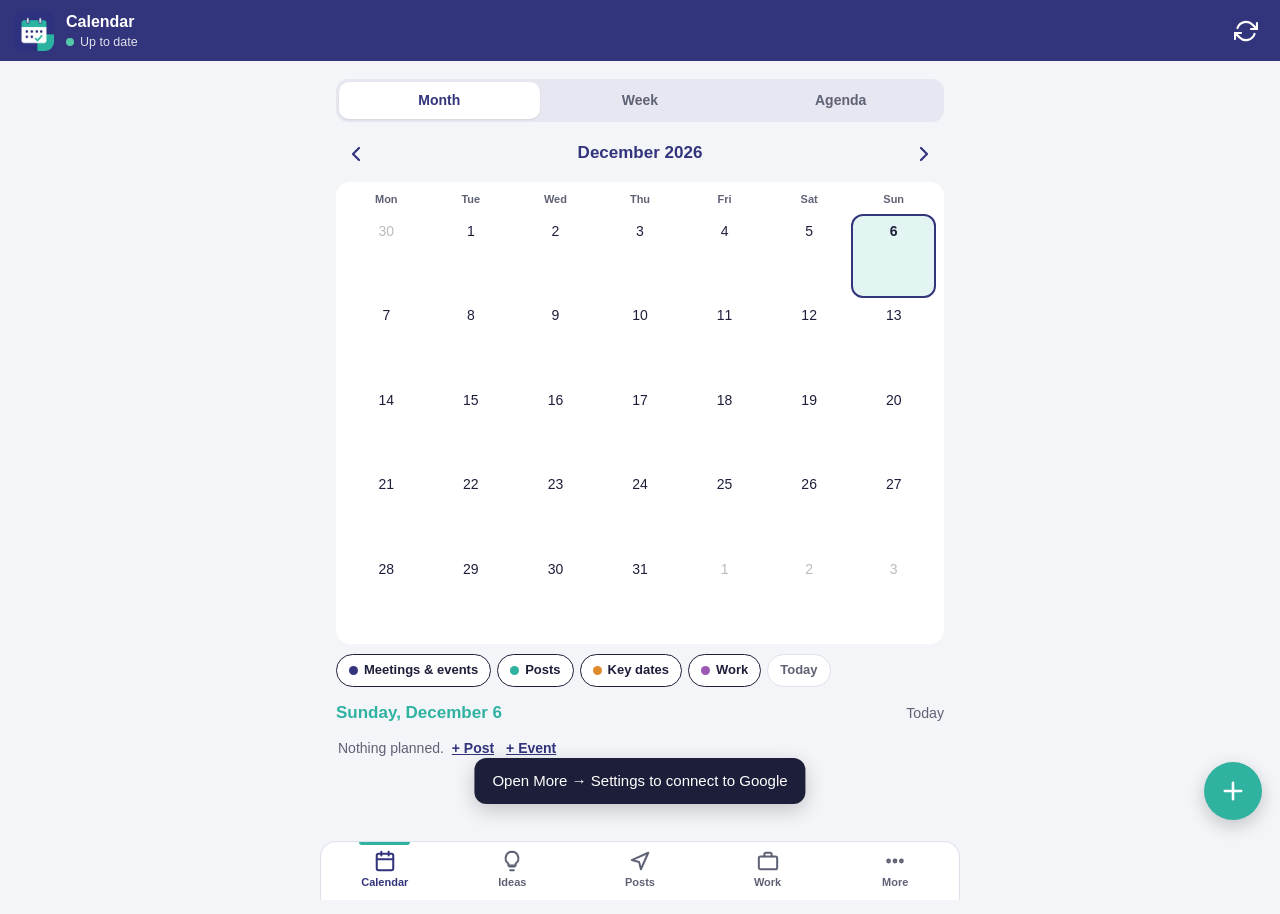
==== commit 872cb53b: "Add files via upload" ====
--- a/index.html
+++ b/index.html
@@ -10,7 +10,7 @@
   <link rel="manifest" href="manifest.webmanifest">
   <link rel="icon" href="assets/icon-192.png">
   <link rel="apple-touch-icon" href="assets/icon-192.png">
-  <link rel="stylesheet" href="styles.css">
+  <link rel="stylesheet" href="styles.css?v=1.1.1">
 </head>
 <body>
 
@@ -372,6 +372,6 @@
 
 <datalist id="tagList"></datalist>
 <div class="toast" id="toast" hidden></div>
-<script src="app.js"></script>
+<script src="app.js?v=1.1.1"></script>
 </body>
 </html>
--- a/styles.css
+++ b/styles.css
@@ -458,3 +458,13 @@
   padding: 14px; border: 1.5px solid var(--line); border-radius: 12px; background: #fff; min-height: 52px; appearance: none; -webkit-appearance: none;
 }
 input[type=email]:focus, input[type=tel]:focus { outline: none; border-color: var(--teal); box-shadow: 0 0 0 3px rgba(47,178,160,.2); }
+
+/* ---------- v1.1.1: tab bar always on one line; faster taps ---------- */
+.tabbar { display: flex !important; }
+.tabbar button { flex: 1 1 0; min-width: 0; font-size: 11px; padding-left: 2px; padding-right: 2px; white-space: nowrap; }
+.tabbar button svg { width: 22px; height: 22px; }
+button, .btn, .item, .req-card, .chips button, .filters button, .seg button, .checklist .box, label.btn, .tool { touch-action: manipulation; }
+.item:active, .req-card:active { background: #f0f1f7; }
+.checklist .box { width: 30px; height: 30px; }
+.checklist .ck { cursor: pointer; }
+@media (max-width: 360px) { .tabbar button { font-size: 10px; } .seg button { font-size: 13px; } }
